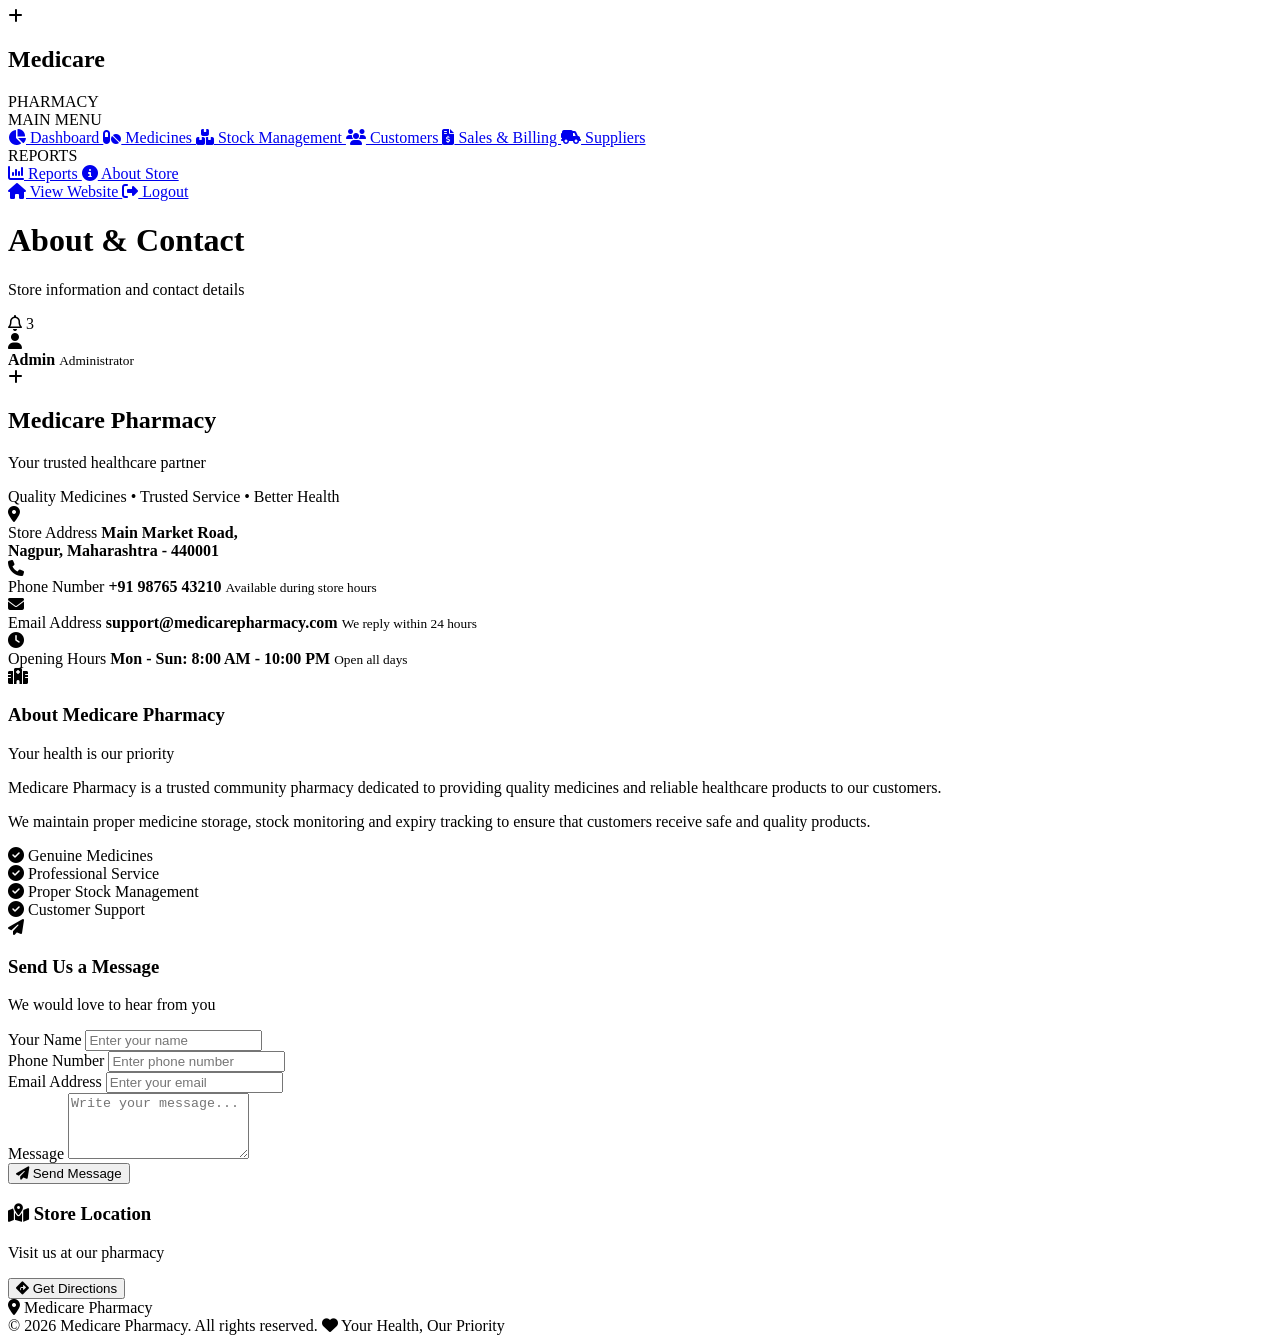
==== about.html @ 10599386 "Add files via upload" ====
<!DOCTYPE html>
<html lang="en">
<head>
    <meta charset="UTF-8">
    <meta name="viewport" content="width=device-width, initial-scale=1.0">

    <title>About & Contact | Medicare Pharmacy</title>

    <link rel="stylesheet" href="css/style.css">

    <link rel="stylesheet"
          href="https://cdnjs.cloudflare.com/ajax/libs/font-awesome/6.5.2/css/all.min.css">
</head>

<body class="dashboard-page">

    <!-- SIDEBAR -->
    <aside class="sidebar">

        <div class="side-logo">

            <div class="logo-icon">
                <i class="fa-solid fa-plus"></i>
            </div>

            <div>
                <h2>Medicare</h2>
                <span>PHARMACY</span>
            </div>

        </div>

        <div class="menu-title">MAIN MENU</div>

        <nav class="sidebar-menu">

            <a href="dashboard.html">
                <i class="fa-solid fa-chart-pie"></i>
                Dashboard
            </a>

            <a href="medicines.html">
                <i class="fa-solid fa-pills"></i>
                Medicines
            </a>

            <a href="stock.html">
                <i class="fa-solid fa-boxes-stacked"></i>
                Stock Management
            </a>

            <a href="customers.html">
                <i class="fa-solid fa-users"></i>
                Customers
            </a>

            <a href="billing.html">
                <i class="fa-solid fa-file-invoice-dollar"></i>
                Sales & Billing
            </a>

            <a href="suppliers.html">
                <i class="fa-solid fa-truck-field"></i>
                Suppliers
            </a>

        </nav>

        <div class="menu-title report-title">REPORTS</div>

        <nav class="sidebar-menu">

            <a href="reports.html">
                <i class="fa-solid fa-chart-column"></i>
                Reports
            </a>

            <a href="about.html" class="side-active">
                <i class="fa-solid fa-circle-info"></i>
                About Store
            </a>

        </nav>

        <div class="sidebar-bottom">

            <a href="index.html">
                <i class="fa-solid fa-house"></i>
                View Website
            </a>

            <a href="login.html" class="logout">
                <i class="fa-solid fa-right-from-bracket"></i>
                Logout
            </a>

        </div>

    </aside>


    <!-- MAIN -->
    <main class="dashboard-main">

        <!-- HEADER -->
        <header class="dashboard-header">

            <div>
                <h1>About & Contact</h1>

                <p>
                    Store information and contact details
                </p>
            </div>

            <div class="admin-profile">

                <div class="notification">
                    <i class="fa-regular fa-bell"></i>
                    <span>3</span>
                </div>

                <div class="profile-avatar">
                    <i class="fa-solid fa-user"></i>
                </div>

                <div class="profile-info">
                    <strong>Admin</strong>
                    <small>Administrator</small>
                </div>

            </div>

        </header>


        <!-- STORE HERO -->
        <section class="store-hero">

            <div class="store-hero-logo">
                <i class="fa-solid fa-plus"></i>
            </div>

            <div>

                <h2>Medicare Pharmacy</h2>

                <p>
                    Your trusted healthcare partner
                </p>

                <span>
                    Quality Medicines • Trusted Service • Better Health
                </span>

            </div>

        </section>


        <!-- INFORMATION CARDS -->
        <section class="contact-info-grid">

            <div class="contact-info-card">

                <div class="contact-icon">
                    <i class="fa-solid fa-location-dot"></i>
                </div>

                <div>

                    <span>Store Address</span>

                    <strong>
                        Main Market Road,<br>
                        Nagpur, Maharashtra - 440001
                    </strong>

                </div>

            </div>


            <div class="contact-info-card">

                <div class="contact-icon green">
                    <i class="fa-solid fa-phone"></i>
                </div>

                <div>

                    <span>Phone Number</span>

                    <strong>
                        +91 98765 43210
                    </strong>

                    <small>
                        Available during store hours
                    </small>

                </div>

            </div>


            <div class="contact-info-card">

                <div class="contact-icon purple">
                    <i class="fa-solid fa-envelope"></i>
                </div>

                <div>

                    <span>Email Address</span>

                    <strong>
                        support@medicarepharmacy.com
                    </strong>

                    <small>
                        We reply within 24 hours
                    </small>

                </div>

            </div>


            <div class="contact-info-card">

                <div class="contact-icon orange">
                    <i class="fa-solid fa-clock"></i>
                </div>

                <div>

                    <span>Opening Hours</span>

                    <strong>
                        Mon - Sun: 8:00 AM - 10:00 PM
                    </strong>

                    <small>
                        Open all days
                    </small>

                </div>

            </div>

        </section>


        <!-- ABOUT + CONTACT -->
        <section class="about-contact-grid">


            <!-- ABOUT -->
            <div class="dashboard-card about-store-card">

                <div class="section-title">

                    <div class="section-title-icon">
                        <i class="fa-solid fa-hospital"></i>
                    </div>

                    <div>

                        <h3>About Medicare Pharmacy</h3>

                        <p>
                            Your health is our priority
                        </p>

                    </div>

                </div>


                <p class="about-description">

                    Medicare Pharmacy is a trusted community pharmacy
                    dedicated to providing quality medicines and reliable
                    healthcare products to our customers.

                </p>


                <p class="about-description">

                    We maintain proper medicine storage, stock monitoring
                    and expiry tracking to ensure that customers receive
                    safe and quality products.

                </p>


                <div class="about-features">

                    <div>

                        <i class="fa-solid fa-circle-check"></i>

                        <span>
                            Genuine Medicines
                        </span>

                    </div>


                    <div>

                        <i class="fa-solid fa-circle-check"></i>

                        <span>
                            Professional Service
                        </span>

                    </div>


                    <div>

                        <i class="fa-solid fa-circle-check"></i>

                        <span>
                            Proper Stock Management
                        </span>

                    </div>


                    <div>

                        <i class="fa-solid fa-circle-check"></i>

                        <span>
                            Customer Support
                        </span>

                    </div>

                </div>

            </div>


            <!-- CONTACT FORM -->
            <div class="dashboard-card contact-form-card">

                <div class="section-title">

                    <div class="section-title-icon">
                        <i class="fa-solid fa-paper-plane"></i>
                    </div>

                    <div>

                        <h3>Send Us a Message</h3>

                        <p>
                            We would love to hear from you
                        </p>

                    </div>

                </div>


                <div class="contact-form">

                    <div class="contact-input-row">

                        <div>

                            <label>Your Name</label>

                            <input
                                type="text"
                                placeholder="Enter your name"
                            >

                        </div>


                        <div>

                            <label>Phone Number</label>

                            <input
                                type="text"
                                placeholder="Enter phone number"
                            >

                        </div>

                    </div>


                    <div>

                        <label>Email Address</label>

                        <input
                            type="email"
                            placeholder="Enter your email"
                        >

                    </div>


                    <div>

                        <label>Message</label>

                        <textarea
                            rows="4"
                            placeholder="Write your message..."
                        ></textarea>

                    </div>


                    <button class="send-message-btn">

                        <i class="fa-solid fa-paper-plane"></i>

                        Send Message

                    </button>

                </div>

            </div>

        </section>


        <!-- LOCATION -->
        <section class="dashboard-card location-card">

            <div class="card-header">

                <div>

                    <h3>
                        <i class="fa-solid fa-map-location-dot"></i>
                        Store Location
                    </h3>

                    <p>
                        Visit us at our pharmacy
                    </p>

                </div>


                <button class="directions-btn">

                    <i class="fa-solid fa-diamond-turn-right"></i>

                    Get Directions

                </button>

            </div>


            <div class="fake-map">

                <div class="map-grid"></div>

                <div class="map-road road-one"></div>

                <div class="map-road road-two"></div>

                <div class="map-road road-three"></div>

                <div class="location-pin">

                    <i class="fa-solid fa-location-dot"></i>

                    <span>Medicare Pharmacy</span>

                </div>

            </div>

        </section>


        <!-- FOOTER -->
        <footer class="about-footer">

            <span>
                © 2026 Medicare Pharmacy. All rights reserved.
            </span>

            <span>
                <i class="fa-solid fa-heart"></i>
                Your Health, Our Priority
            </span>

        </footer>

    </main>

<script src="js/script.js"></script>
</body>
</html>
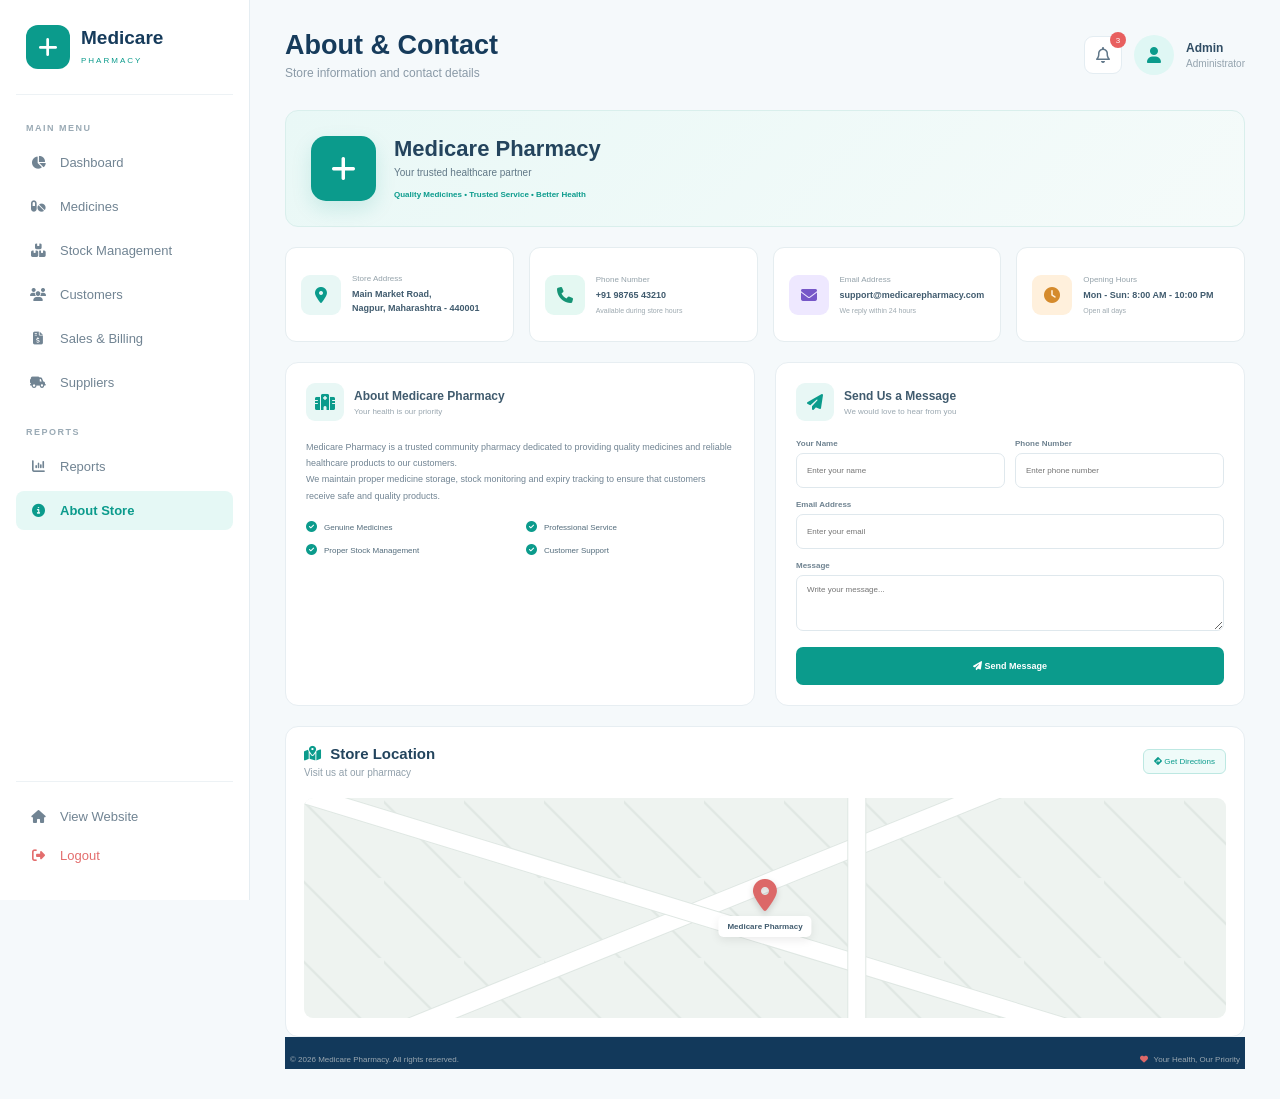
==== commit b0b7a73b: "Update about.html" ====
--- a/about.html
+++ b/about.html
@@ -6,7 +6,7 @@
 
     <title>About & Contact | Medicare Pharmacy</title>
 
-    <link rel="stylesheet" href="css/style.css">
+    <link rel="stylesheet" href="style.css">
 
     <link rel="stylesheet"
           href="https://cdnjs.cloudflare.com/ajax/libs/font-awesome/6.5.2/css/all.min.css">
@@ -506,6 +506,6 @@
 
     </main>
 
-<script src="js/script.js"></script>
+<script src="script.js"></script>
 </body>
-</html>+</html>
--- a/style.css
+++ b/style.css
@@ -0,0 +1,4793 @@
+* {
+    margin: 0;
+    padding: 0;
+    box-sizing: border-box;
+}
+
+body {
+    font-family: Arial, sans-serif;
+    background: #f6fbff;
+    color: #16324f;
+}
+
+a {
+    text-decoration: none;
+}
+
+
+/* ================= NAVBAR ================= */
+
+.navbar {
+    height: 78px;
+    padding: 0 7%;
+    background: white;
+
+    display: flex;
+    align-items: center;
+    justify-content: space-between;
+
+    border-bottom: 1px solid #e5eef5;
+}
+
+.logo {
+    display: flex;
+    align-items: center;
+    gap: 12px;
+}
+
+.logo-icon {
+    width: 44px;
+    height: 44px;
+
+    border-radius: 12px;
+
+    display: flex;
+    align-items: center;
+    justify-content: center;
+
+    background: #0b9b8c;
+    color: white;
+
+    font-size: 22px;
+}
+
+.logo h2 {
+    color: #12395b;
+    font-size: 20px;
+}
+
+.logo span {
+    font-size: 11px;
+    color: #0b9b8c;
+    letter-spacing: 1px;
+}
+
+.navbar nav {
+    display: flex;
+    gap: 32px;
+}
+
+.navbar nav a {
+    color: #52677b;
+    font-size: 15px;
+    transition: 0.3s;
+}
+
+.navbar nav a:hover,
+.navbar nav .active {
+    color: #0b9b8c;
+}
+
+.admin-btn {
+    padding: 11px 18px;
+
+    border-radius: 9px;
+
+    background: #0b9b8c;
+    color: white;
+
+    font-size: 14px;
+
+    transition: 0.3s;
+}
+
+.admin-btn:hover {
+    background: #087d71;
+    transform: translateY(-2px);
+}
+
+
+/* ================= HERO ================= */
+
+.hero {
+    padding: 80px 7%;
+    background: linear-gradient(135deg, #effcfb, #f5faff);
+}
+
+.hero-content {
+    max-width: 1200px;
+    margin: auto;
+
+    display: flex;
+    align-items: center;
+    justify-content: space-between;
+
+    gap: 70px;
+}
+
+.hero-text {
+    max-width: 650px;
+}
+
+.tag {
+    display: inline-block;
+
+    padding: 8px 14px;
+
+    border-radius: 30px;
+
+    background: #dff8f4;
+    color: #078578;
+
+    font-size: 13px;
+    font-weight: bold;
+}
+
+.hero h1 {
+    margin-top: 22px;
+
+    font-size: 54px;
+    line-height: 1.15;
+
+    color: #153b5d;
+}
+
+.hero h1 span {
+    color: #0b9b8c;
+}
+
+.hero-text p {
+    margin-top: 20px;
+
+    max-width: 570px;
+
+    color: #64788c;
+
+    font-size: 17px;
+    line-height: 1.7;
+}
+
+
+/* SEARCH */
+
+.search-box {
+    margin-top: 30px;
+
+    width: 100%;
+    max-width: 550px;
+
+    padding: 7px;
+
+    display: flex;
+    align-items: center;
+
+    background: white;
+
+    border: 1px solid #dce9ef;
+    border-radius: 12px;
+
+    box-shadow: 0 8px 30px rgba(20, 70, 90, 0.08);
+}
+
+.search-box i {
+    margin-left: 15px;
+    color: #91a5b5;
+}
+
+.search-box input {
+    flex: 1;
+
+    padding: 14px;
+
+    border: none;
+    outline: none;
+
+    font-size: 14px;
+}
+
+.search-box button {
+    padding: 13px 22px;
+
+    border: none;
+    border-radius: 8px;
+
+    background: #0b9b8c;
+    color: white;
+
+    cursor: pointer;
+
+    font-weight: bold;
+}
+
+
+/* HERO CARD */
+
+.hero-card {
+    width: 310px;
+
+    padding: 38px 30px;
+
+    text-align: center;
+
+    background: white;
+
+    border-radius: 25px;
+
+    box-shadow: 0 20px 50px rgba(30, 80, 100, 0.12);
+
+    border: 1px solid #e6f0f4;
+}
+
+.medical-icon {
+    width: 90px;
+    height: 90px;
+
+    margin: auto;
+
+    display: flex;
+    align-items: center;
+    justify-content: center;
+
+    border-radius: 50%;
+
+    background: #e1f8f5;
+    color: #0b9b8c;
+
+    font-size: 38px;
+}
+
+.hero-card h3 {
+    margin-top: 22px;
+    font-size: 21px;
+}
+
+.hero-card p {
+    margin-top: 10px;
+
+    color: #72869a;
+
+    line-height: 1.6;
+    font-size: 14px;
+}
+
+.card-info {
+    margin-top: 22px;
+
+    padding: 10px;
+
+    border-radius: 8px;
+
+    background: #f0faf9;
+
+    color: #0b9b8c;
+
+    font-size: 13px;
+    font-weight: bold;
+}
+
+
+/* ================= SECTIONS ================= */
+
+.quick-section,
+.services {
+    padding: 75px 7%;
+}
+
+.section-heading {
+    text-align: center;
+    margin-bottom: 40px;
+}
+
+.section-heading span {
+    color: #0b9b8c;
+    font-size: 12px;
+    font-weight: bold;
+    letter-spacing: 2px;
+}
+
+.section-heading h2 {
+    margin-top: 8px;
+
+    font-size: 30px;
+    color: #163b5b;
+}
+
+
+/* ================= QUICK CARDS ================= */
+
+.quick-grid {
+    max-width: 1200px;
+    margin: auto;
+
+    display: grid;
+    grid-template-columns: repeat(4, 1fr);
+
+    gap: 18px;
+}
+
+.quick-card {
+    padding: 22px;
+
+    display: flex;
+    align-items: center;
+    gap: 15px;
+
+    background: white;
+
+    border: 1px solid #e4eef3;
+    border-radius: 14px;
+
+    transition: 0.3s;
+}
+
+.quick-card:hover {
+    transform: translateY(-5px);
+    border-color: #0b9b8c;
+    box-shadow: 0 12px 30px rgba(20, 80, 90, 0.1);
+}
+
+.quick-icon {
+    min-width: 48px;
+    height: 48px;
+
+    display: flex;
+    align-items: center;
+    justify-content: center;
+
+    border-radius: 12px;
+
+    background: #e4f8f5;
+    color: #0b9b8c;
+}
+
+.quick-card h3 {
+    font-size: 15px;
+    color: #193c59;
+}
+
+.quick-card p {
+    margin-top: 5px;
+
+    font-size: 11px;
+    color: #8394a3;
+}
+
+.arrow {
+    margin-left: auto;
+    color: #9aabb7;
+}
+
+
+/* ================= SERVICES ================= */
+
+.services {
+    background: white;
+}
+
+.service-grid {
+    max-width: 1200px;
+    margin: auto;
+
+    display: grid;
+    grid-template-columns: repeat(4, 1fr);
+
+    gap: 20px;
+}
+
+.service-card {
+    padding: 30px 22px;
+
+    text-align: center;
+
+    border: 1px solid #e5eef3;
+    border-radius: 15px;
+
+    transition: 0.3s;
+}
+
+.service-card:hover {
+    transform: translateY(-5px);
+    box-shadow: 0 12px 30px rgba(30, 80, 100, 0.1);
+}
+
+.service-card > i {
+    font-size: 30px;
+    color: #0b9b8c;
+}
+
+.service-card h3 {
+    margin-top: 18px;
+    font-size: 17px;
+}
+
+.service-card p {
+    margin-top: 9px;
+
+    color: #7b8c9b;
+
+    font-size: 13px;
+    line-height: 1.5;
+}
+
+
+/* ================= FOOTER ================= */
+
+footer {
+    padding: 25px 7%;
+    background: #12395b;
+    color: white;
+}
+
+.footer-content {
+    max-width: 1200px;
+    margin: auto;
+
+    display: flex;
+    align-items: center;
+    justify-content: space-between;
+}
+
+.footer-logo {
+    display: flex;
+    align-items: center;
+    gap: 12px;
+}
+
+.footer-logo h3 {
+    font-size: 15px;
+}
+
+.footer-logo p {
+    margin-top: 3px;
+    font-size: 11px;
+    color: #a9bfce;
+}
+
+.footer-content > p {
+    font-size: 11px;
+    color: #a9bfce;
+}
+
+
+/* ================= RESPONSIVE ================= */
+
+@media (max-width: 900px) {
+
+    .navbar {
+        padding: 0 4%;
+    }
+
+    .navbar nav {
+        display: none;
+    }
+
+    .hero-content {
+        flex-direction: column;
+        text-align: center;
+    }
+
+    .hero h1 {
+        font-size: 42px;
+    }
+
+    .search-box {
+        margin-left: auto;
+        margin-right: auto;
+    }
+
+    .quick-grid,
+    .service-grid {
+        grid-template-columns: repeat(2, 1fr);
+    }
+
+    .footer-content {
+        flex-direction: column;
+        gap: 15px;
+        text-align: center;
+    }
+}
+
+
+@media (max-width: 550px) {
+
+    .navbar {
+        height: 70px;
+    }
+
+    .admin-btn {
+        padding: 9px 11px;
+        font-size: 12px;
+    }
+
+    .hero {
+        padding: 55px 5%;
+    }
+
+    .hero h1 {
+        font-size: 35px;
+    }
+
+    .hero-text p {
+        font-size: 14px;
+    }
+
+    .search-box button {
+        padding: 12px 14px;
+    }
+
+    .hero-card {
+        width: 100%;
+    }
+
+    .quick-section,
+    .services {
+        padding: 55px 5%;
+    }
+
+    .quick-grid,
+    .service-grid {
+        grid-template-columns: 1fr;
+    }
+}
+/* ================= LOGIN PAGE ================= */
+
+.login-page {
+    min-height: 100vh;
+    background: #eef8f8;
+}
+
+.login-container {
+    min-height: 100vh;
+
+    display: grid;
+    grid-template-columns: 1.1fr 0.9fr;
+}
+
+
+/* LEFT */
+
+.login-info {
+    padding: 55px 10%;
+
+    display: flex;
+    flex-direction: column;
+    justify-content: center;
+
+    background: linear-gradient(
+        145deg,
+        #0b9b8c,
+        #08766d
+    );
+
+    color: white;
+
+    position: relative;
+}
+
+.back-home {
+    position: absolute;
+    top: 30px;
+    left: 10%;
+
+    color: rgba(255,255,255,0.85);
+
+    font-size: 13px;
+
+    transition: 0.3s;
+}
+
+.back-home:hover {
+    color: white;
+    transform: translateX(-3px);
+}
+
+
+.login-brand {
+    margin-bottom: 55px;
+}
+
+.login-logo {
+    width: 55px;
+    height: 55px;
+
+    display: flex;
+    align-items: center;
+    justify-content: center;
+
+    border-radius: 15px;
+
+    background: white;
+    color: #0b9b8c;
+
+    font-size: 27px;
+
+    margin-bottom: 12px;
+}
+
+.login-brand h1 {
+    font-size: 28px;
+}
+
+.login-brand span {
+    font-size: 10px;
+    letter-spacing: 3px;
+    opacity: 0.8;
+}
+
+
+.login-info h2 {
+    font-size: 45px;
+    line-height: 1.15;
+}
+
+.login-info h2 span {
+    color: #c9fff8;
+}
+
+.login-info > p {
+    max-width: 500px;
+
+    margin-top: 20px;
+
+    line-height: 1.7;
+
+    color: rgba(255,255,255,0.8);
+}
+
+
+.login-features {
+    margin-top: 40px;
+
+    display: flex;
+    flex-direction: column;
+    gap: 18px;
+}
+
+.login-features div {
+    display: flex;
+    align-items: center;
+    gap: 13px;
+
+    font-size: 14px;
+}
+
+.login-features i {
+    width: 38px;
+    height: 38px;
+
+    display: flex;
+    align-items: center;
+    justify-content: center;
+
+    border-radius: 9px;
+
+    background: rgba(255,255,255,0.14);
+}
+
+
+/* LOGIN BOX */
+
+.login-box {
+    width: 440px;
+
+    padding: 45px;
+
+    margin: auto;
+
+    background: white;
+
+    border-radius: 20px;
+
+    box-shadow: 0 20px 60px rgba(20,80,90,0.12);
+}
+
+
+.login-heading {
+    text-align: center;
+    margin-bottom: 35px;
+}
+
+.login-heading h2 {
+    color: #163b5b;
+    font-size: 27px;
+}
+
+.login-heading p {
+    margin-top: 8px;
+
+    color: #8293a1;
+
+    font-size: 13px;
+}
+
+
+.mobile-login-icon {
+    width: 60px;
+    height: 60px;
+
+    margin: 0 auto 15px;
+
+    display: flex;
+    align-items: center;
+    justify-content: center;
+
+    border-radius: 50%;
+
+    background: #e3f8f5;
+    color: #0b9b8c;
+
+    font-size: 24px;
+}
+
+
+/* INPUT */
+
+.login-box form > label {
+    display: block;
+
+    margin-bottom: 8px;
+    margin-top: 18px;
+
+    color: #334f66;
+
+    font-size: 13px;
+    font-weight: bold;
+}
+
+.input-group {
+    height: 50px;
+
+    display: flex;
+    align-items: center;
+
+    border: 1px solid #dce7ed;
+    border-radius: 9px;
+
+    transition: 0.3s;
+}
+
+.input-group:focus-within {
+    border-color: #0b9b8c;
+    box-shadow: 0 0 0 3px rgba(11,155,140,0.08);
+}
+
+.input-group i {
+    margin-left: 15px;
+    color: #91a4b2;
+}
+
+.input-group input {
+    width: 100%;
+
+    padding: 0 13px;
+
+    border: none;
+    outline: none;
+
+    font-size: 13px;
+
+    color: #263f55;
+}
+
+
+/* OPTIONS */
+
+.login-options {
+    margin-top: 18px;
+
+    display: flex;
+    justify-content: space-between;
+    align-items: center;
+
+    font-size: 12px;
+}
+
+.remember {
+    color: #657b8d;
+}
+
+.remember input {
+    accent-color: #0b9b8c;
+}
+
+.login-options a {
+    color: #0b9b8c;
+}
+
+
+/* BUTTON */
+
+.login-submit {
+    width: 100%;
+
+    margin-top: 25px;
+
+    padding: 14px;
+
+    border: none;
+    border-radius: 9px;
+
+    background: #0b9b8c;
+    color: white;
+
+    font-size: 14px;
+    font-weight: bold;
+
+    cursor: pointer;
+
+    transition: 0.3s;
+}
+
+.login-submit i {
+    margin-left: 8px;
+}
+
+.login-submit:hover {
+    background: #087d71;
+    transform: translateY(-2px);
+}
+
+
+/* SECURE */
+
+.secure-login {
+    margin-top: 25px;
+
+    padding-top: 20px;
+
+    border-top: 1px solid #edf1f4;
+
+    text-align: center;
+
+    color: #8b9aa6;
+
+    font-size: 11px;
+}
+
+.secure-login i {
+    margin-right: 5px;
+    color: #0b9b8c;
+}
+
+
+/* ================= LOGIN RESPONSIVE ================= */
+
+@media (max-width: 900px) {
+
+    .login-container {
+        grid-template-columns: 1fr;
+    }
+
+    .login-info {
+        display: none;
+    }
+
+    .login-box {
+        width: 90%;
+        max-width: 440px;
+    }
+}
+
+@media (max-width: 500px) {
+
+    .login-box {
+        padding: 30px 22px;
+    }
+
+    .login-heading h2 {
+        font-size: 24px;
+    }
+}
+/* ================= DASHBOARD ================= */
+
+.dashboard-page {
+    background: #f5f9fb;
+}
+
+
+/* SIDEBAR */
+
+.sidebar {
+    width: 250px;
+    height: 100vh;
+
+    position: fixed;
+    left: 0;
+    top: 0;
+
+    background: #ffffff;
+
+    border-right: 1px solid #e5edf2;
+
+    display: flex;
+    flex-direction: column;
+
+    padding: 25px 16px;
+}
+
+.side-logo {
+    display: flex;
+    align-items: center;
+    gap: 11px;
+
+    padding: 0 10px 25px;
+
+    border-bottom: 1px solid #edf2f5;
+}
+
+.side-logo h2 {
+    font-size: 19px;
+    color: #163b5b;
+}
+
+.side-logo span {
+    font-size: 8px;
+    letter-spacing: 2px;
+    color: #0b9b8c;
+}
+
+
+.menu-title {
+    margin: 28px 10px 10px;
+
+    font-size: 9px;
+    font-weight: bold;
+
+    color: #9aaab5;
+
+    letter-spacing: 1.5px;
+}
+
+.report-title {
+    margin-top: 25px;
+}
+
+
+.sidebar-menu {
+    display: flex;
+    flex-direction: column;
+    gap: 5px;
+}
+
+.sidebar-menu a,
+.sidebar-bottom a {
+    padding: 12px 13px;
+
+    display: flex;
+    align-items: center;
+
+    gap: 13px;
+
+    border-radius: 8px;
+
+    color: #718493;
+
+    font-size: 13px;
+
+    transition: 0.25s;
+}
+
+.sidebar-menu a i,
+.sidebar-bottom a i {
+    width: 18px;
+    text-align: center;
+}
+
+.sidebar-menu a:hover,
+.sidebar-bottom a:hover {
+    background: #eef9f7;
+    color: #0b9b8c;
+}
+
+.sidebar-menu .side-active {
+    background: #e5f8f5;
+    color: #0b9b8c;
+    font-weight: bold;
+}
+
+
+.sidebar-bottom {
+    margin-top: auto;
+
+    border-top: 1px solid #edf2f5;
+
+    padding-top: 15px;
+}
+
+.sidebar-bottom .logout {
+    color: #e36d6d;
+}
+
+
+/* MAIN */
+
+.dashboard-main {
+    margin-left: 250px;
+
+    min-height: 100vh;
+
+    padding: 30px 35px;
+}
+
+
+/* HEADER */
+
+.dashboard-header {
+    display: flex;
+    justify-content: space-between;
+    align-items: center;
+
+    margin-bottom: 30px;
+}
+
+.dashboard-header h1 {
+    color: #163b5b;
+    font-size: 27px;
+}
+
+.dashboard-header p {
+    margin-top: 5px;
+    color: #8a9aa7;
+    font-size: 12px;
+}
+
+
+.admin-profile {
+    display: flex;
+    align-items: center;
+    gap: 12px;
+}
+
+.notification {
+    width: 38px;
+    height: 38px;
+
+    display: flex;
+    align-items: center;
+    justify-content: center;
+
+    position: relative;
+
+    background: white;
+    border: 1px solid #e4edf2;
+
+    border-radius: 9px;
+
+    color: #607789;
+}
+
+.notification span {
+    position: absolute;
+
+    top: -5px;
+    right: -5px;
+
+    width: 16px;
+    height: 16px;
+
+    display: flex;
+    align-items: center;
+    justify-content: center;
+
+    background: #e85f5f;
+    color: white;
+
+    border-radius: 50%;
+
+    font-size: 8px;
+}
+
+.profile-avatar {
+    width: 40px;
+    height: 40px;
+
+    display: flex;
+    align-items: center;
+    justify-content: center;
+
+    background: #dff7f4;
+    color: #0b9b8c;
+
+    border-radius: 50%;
+}
+
+.profile-info {
+    display: flex;
+    flex-direction: column;
+}
+
+.profile-info strong {
+    color: #304d64;
+    font-size: 12px;
+}
+
+.profile-info small {
+    color: #94a3ae;
+    margin-top: 3px;
+    font-size: 10px;
+}
+
+
+/* STAT CARDS */
+
+.stats-grid {
+    display: grid;
+    grid-template-columns: repeat(4, 1fr);
+
+    gap: 18px;
+}
+
+.stat-card {
+    padding: 20px;
+
+    display: flex;
+    align-items: center;
+
+    gap: 15px;
+
+    background: white;
+
+    border: 1px solid #e7eef2;
+    border-radius: 13px;
+}
+
+.stat-icon {
+    min-width: 50px;
+    height: 50px;
+
+    display: flex;
+    align-items: center;
+    justify-content: center;
+
+    border-radius: 12px;
+
+    font-size: 21px;
+}
+
+.stat-icon.medicine {
+    background: #e4f5ff;
+    color: #348fc1;
+}
+
+.stat-icon.stock {
+    background: #fff3df;
+    color: #dc9a32;
+}
+
+.stat-icon.sales {
+    background: #e2f8f3;
+    color: #0b9b8c;
+}
+
+.stat-icon.customers {
+    background: #eee8ff;
+    color: #7657c8;
+}
+
+.stat-card p {
+    color: #8596a2;
+    font-size: 11px;
+}
+
+.stat-card h2 {
+    margin-top: 5px;
+
+    color: #193d59;
+
+    font-size: 22px;
+}
+
+.positive {
+    display: block;
+
+    margin-top: 5px;
+
+    color: #20a080;
+
+    font-size: 9px;
+}
+
+
+/* DASHBOARD GRID */
+
+.dashboard-grid {
+    margin-top: 20px;
+
+    display: grid;
+
+    grid-template-columns: 1.5fr 1fr;
+
+    gap: 20px;
+}
+
+.dashboard-card {
+    padding: 22px;
+
+    background: white;
+
+    border: 1px solid #e7eef2;
+    border-radius: 13px;
+}
+
+.card-header {
+    display: flex;
+    justify-content: space-between;
+    align-items: center;
+
+    margin-bottom: 20px;
+}
+
+.card-header h3 {
+    color: #23445d;
+    font-size: 15px;
+}
+
+.card-header p {
+    margin-top: 5px;
+    color: #91a0ab;
+    font-size: 10px;
+}
+
+.card-header a {
+    color: #0b9b8c;
+    font-size: 10px;
+    font-weight: bold;
+}
+
+.card-header select {
+    padding: 7px 10px;
+
+    border: 1px solid #e0e9ee;
+    border-radius: 6px;
+
+    outline: none;
+
+    color: #607789;
+    font-size: 10px;
+}
+
+
+/* CHART */
+
+.chart {
+    height: 245px;
+
+    display: flex;
+    gap: 15px;
+}
+
+.chart-values {
+    width: 35px;
+
+    display: flex;
+    flex-direction: column;
+    justify-content: space-between;
+
+    padding-bottom: 28px;
+
+    color: #9aa8b2;
+
+    font-size: 9px;
+}
+
+.bars {
+    flex: 1;
+
+    display: flex;
+    align-items: end;
+    justify-content: space-around;
+
+    border-bottom: 1px solid #e7eef2;
+
+    background: repeating-linear-gradient(
+        to bottom,
+        transparent 0,
+        transparent 48px,
+        #f0f3f5 49px
+    );
+}
+
+.bar-container {
+    height: 100%;
+
+    display: flex;
+    flex-direction: column;
+    justify-content: flex-end;
+    align-items: center;
+
+    gap: 8px;
+}
+
+.bar {
+    width: 25px;
+
+    min-height: 10px;
+
+    border-radius: 5px 5px 0 0;
+
+    background: #0b9b8c;
+
+    transition: 0.3s;
+}
+
+.bar:hover {
+    opacity: 0.75;
+}
+
+.bar-container span {
+    font-size: 9px;
+    color: #899aa7;
+}
+
+
+/* LOW STOCK */
+
+.alert-list {
+    display: flex;
+    flex-direction: column;
+    gap: 12px;
+}
+
+.alert-item {
+    padding: 10px;
+
+    display: flex;
+    align-items: center;
+
+    gap: 10px;
+
+    border-radius: 8px;
+
+    background: #f9fbfc;
+}
+
+.alert-icon {
+    width: 35px;
+    height: 35px;
+
+    display: flex;
+    align-items: center;
+    justify-content: center;
+
+    border-radius: 8px;
+
+    background: #fff1e8;
+    color: #e78b4e;
+
+    font-size: 13px;
+}
+
+.alert-item div:nth-child(2) {
+    flex: 1;
+}
+
+.alert-item strong {
+    display: block;
+
+    color: #425b6e;
+
+    font-size: 11px;
+}
+
+.alert-item small {
+    display: block;
+
+    margin-top: 4px;
+
+    color: #9ba8b2;
+
+    font-size: 9px;
+}
+
+.low {
+    padding: 5px 8px;
+
+    border-radius: 5px;
+
+    background: #fff0f0;
+    color: #df6868;
+
+    font-size: 8px;
+    font-weight: bold;
+}
+
+
+/* RECENT SALES */
+
+.recent-sales {
+    grid-column: 1;
+}
+
+.table-wrapper {
+    overflow-x: auto;
+}
+
+table {
+    width: 100%;
+
+    border-collapse: collapse;
+}
+
+th {
+    padding: 12px 8px;
+
+    text-align: left;
+
+    color: #91a0ab;
+
+    font-size: 9px;
+
+    border-bottom: 1px solid #edf1f4;
+}
+
+td {
+    padding: 13px 8px;
+
+    color: #526b7e;
+
+    font-size: 10px;
+
+    border-bottom: 1px solid #f0f3f5;
+}
+
+.paid,
+.pending {
+    padding: 5px 8px;
+
+    border-radius: 5px;
+
+    font-size: 8px;
+    font-weight: bold;
+}
+
+.paid {
+    background: #e4f8f2;
+    color: #159475;
+}
+
+.pending {
+    background: #fff4df;
+    color: #d0922d;
+}
+
+
+/* EXPIRY */
+
+.expiry-main-icon {
+    color: #e99b3e;
+    font-size: 18px;
+}
+
+.expiry-item {
+    padding: 13px 0;
+
+    display: flex;
+    justify-content: space-between;
+
+    border-bottom: 1px solid #edf2f4;
+}
+
+.expiry-item:last-child {
+    border-bottom: none;
+}
+
+.expiry-item strong {
+    display: block;
+
+    color: #4b6476;
+
+    font-size: 11px;
+}
+
+.expiry-item small {
+    display: block;
+
+    margin-top: 4px;
+
+    color: #96a4ae;
+
+    font-size: 9px;
+}
+
+.expiry-item > span {
+    align-self: center;
+
+    padding: 5px 8px;
+
+    border-radius: 5px;
+
+    background: #fff5e5;
+    color: #d18e2c;
+
+    font-size: 8px;
+}
+
+
+/* ================= DASHBOARD RESPONSIVE ================= */
+
+@media (max-width: 1100px) {
+
+    .stats-grid {
+        grid-template-columns: repeat(2, 1fr);
+    }
+
+    .dashboard-grid {
+        grid-template-columns: 1fr;
+    }
+
+    .recent-sales {
+        grid-column: auto;
+    }
+}
+
+
+@media (max-width: 800px) {
+
+    .sidebar {
+        width: 70px;
+        padding: 20px 10px;
+    }
+
+    .side-logo div:not(.logo-icon),
+    .menu-title,
+    .sidebar-menu a span,
+    .sidebar-menu a:not(.side-active) {
+        font-size: 0;
+    }
+
+    .side-logo {
+        justify-content: center;
+        padding: 0 0 20px;
+    }
+
+    .sidebar-menu a,
+    .sidebar-bottom a {
+        justify-content: center;
+        padding: 13px 5px;
+    }
+
+    .sidebar-menu a i,
+    .sidebar-bottom a i {
+        font-size: 15px;
+    }
+
+    .dashboard-main {
+        margin-left: 70px;
+        padding: 25px 20px;
+    }
+}
+
+
+@media (max-width: 600px) {
+
+    .stats-grid {
+        grid-template-columns: 1fr;
+    }
+
+    .dashboard-header {
+        align-items: flex-start;
+    }
+
+    .profile-info {
+        display: none;
+    }
+
+    .dashboard-header h1 {
+        font-size: 23px;
+    }
+
+    .dashboard-main {
+        padding: 20px 12px;
+    }
+
+    .stat-card {
+        padding: 17px;
+    }
+}
+/* ================= MEDICINE MANAGEMENT ================= */
+
+.medicine-toolbar {
+    display: flex;
+    justify-content: space-between;
+    align-items: center;
+
+    gap: 15px;
+
+    margin-bottom: 20px;
+}
+
+.medicine-search {
+    width: 450px;
+    height: 45px;
+
+    display: flex;
+    align-items: center;
+
+    background: white;
+
+    border: 1px solid #e3ebef;
+    border-radius: 9px;
+}
+
+.medicine-search i {
+    margin-left: 14px;
+    color: #9aaab5;
+}
+
+.medicine-search input {
+    width: 100%;
+
+    padding: 0 12px;
+
+    border: none;
+    outline: none;
+
+    font-size: 12px;
+}
+
+.add-medicine-btn {
+    height: 45px;
+
+    padding: 0 18px;
+
+    border: none;
+    border-radius: 9px;
+
+    background: #0b9b8c;
+    color: white;
+
+    font-size: 12px;
+    font-weight: bold;
+
+    cursor: pointer;
+
+    transition: 0.3s;
+}
+
+.add-medicine-btn:hover {
+    background: #087d71;
+    transform: translateY(-2px);
+}
+
+
+/* SUMMARY */
+
+.medicine-summary {
+    display: grid;
+
+    grid-template-columns: repeat(4, 1fr);
+
+    gap: 15px;
+
+    margin-bottom: 20px;
+}
+
+.mini-stat {
+    padding: 17px;
+
+    display: flex;
+    align-items: center;
+
+    gap: 12px;
+
+    background: white;
+
+    border: 1px solid #e7eef2;
+    border-radius: 11px;
+}
+
+.mini-icon {
+    width: 42px;
+    height: 42px;
+
+    display: flex;
+    align-items: center;
+    justify-content: center;
+
+    border-radius: 10px;
+
+    background: #e7f5ff;
+    color: #348fc1;
+}
+
+.mini-icon.green {
+    background: #e4f8f2;
+    color: #159475;
+}
+
+.mini-icon.orange {
+    background: #fff3df;
+    color: #d18f2d;
+}
+
+.mini-icon.red {
+    background: #fff0f0;
+    color: #df6868;
+}
+
+.mini-stat span {
+    display: block;
+
+    color: #8b9ba6;
+
+    font-size: 10px;
+}
+
+.mini-stat strong {
+    display: block;
+
+    margin-top: 4px;
+
+    color: #24445d;
+
+    font-size: 19px;
+}
+
+
+/* TABLE */
+
+.medicine-table-card {
+    overflow: hidden;
+}
+
+.filter-select {
+    padding: 8px 12px;
+
+    border: 1px solid #e0e9ee;
+    border-radius: 7px;
+
+    outline: none;
+
+    color: #637989;
+
+    font-size: 10px;
+}
+
+.medicine-table {
+    min-width: 850px;
+}
+
+.medicine-table td {
+    vertical-align: middle;
+}
+
+.medicine-name {
+    display: flex;
+    align-items: center;
+
+    gap: 10px;
+}
+
+.medicine-img {
+    width: 36px;
+    height: 36px;
+
+    display: flex;
+    align-items: center;
+    justify-content: center;
+
+    border-radius: 8px;
+
+    background: #e7f8f5;
+    color: #0b9b8c;
+}
+
+.medicine-name strong {
+    display: block;
+
+    color: #405b6e;
+
+    font-size: 10px;
+}
+
+.medicine-name small {
+    display: block;
+
+    margin-top: 4px;
+
+    color: #99a7b0;
+
+    font-size: 8px;
+}
+
+
+/* STATUS */
+
+.status {
+    padding: 5px 8px;
+
+    display: inline-block;
+
+    border-radius: 5px;
+
+    font-size: 8px;
+    font-weight: bold;
+}
+
+.available {
+    background: #e4f8f2;
+    color: #159475;
+}
+
+.low-stock {
+    background: #fff2df;
+    color: #d18e2c;
+}
+
+.expiry-soon {
+    background: #fff0f0;
+    color: #dc6868;
+}
+
+
+/* ACTIONS */
+
+.table-actions {
+    display: flex;
+    gap: 6px;
+}
+
+.table-actions button {
+    width: 29px;
+    height: 29px;
+
+    border: none;
+
+    border-radius: 6px;
+
+    cursor: pointer;
+
+    transition: 0.2s;
+}
+
+.edit-btn {
+    background: #e8f5ff;
+    color: #348fc1;
+}
+
+.delete-btn {
+    background: #fff0f0;
+    color: #df6868;
+}
+
+.table-actions button:hover {
+    transform: scale(1.08);
+}
+
+
+/* PAGINATION */
+
+.pagination {
+    margin-top: 20px;
+
+    padding-top: 18px;
+
+    border-top: 1px solid #edf1f4;
+
+    display: flex;
+    justify-content: space-between;
+    align-items: center;
+
+    color: #94a1ab;
+
+    font-size: 9px;
+}
+
+.pagination > div {
+    display: flex;
+    gap: 5px;
+}
+
+.pagination button {
+    min-width: 27px;
+    height: 27px;
+
+    border: 1px solid #e1e9ed;
+
+    background: white;
+
+    border-radius: 5px;
+
+    color: #718493;
+
+    cursor: pointer;
+
+    font-size: 9px;
+}
+
+.pagination .page-active {
+    background: #0b9b8c;
+    color: white;
+    border-color: #0b9b8c;
+}
+
+
+/* RESPONSIVE */
+
+@media (max-width: 1000px) {
+
+    .medicine-summary {
+        grid-template-columns: repeat(2, 1fr);
+    }
+}
+
+@media (max-width: 650px) {
+
+    .medicine-toolbar {
+        flex-direction: column;
+        align-items: stretch;
+    }
+
+    .medicine-search {
+        width: 100%;
+    }
+
+    .medicine-summary {
+        grid-template-columns: 1fr;
+    }
+
+    .pagination {
+        flex-direction: column;
+        gap: 15px;
+        align-items: flex-start;
+    }
+}
+/* ================= STOCK MANAGEMENT ================= */
+
+.stock-summary {
+    display: grid;
+
+    grid-template-columns: repeat(4, 1fr);
+
+    gap: 15px;
+
+    margin-bottom: 20px;
+}
+
+.stock-stat {
+    padding: 18px;
+
+    display: flex;
+    align-items: center;
+
+    gap: 13px;
+
+    background: white;
+
+    border: 1px solid #e7eef2;
+    border-radius: 11px;
+}
+
+.stock-stat-icon {
+    width: 46px;
+    height: 46px;
+
+    display: flex;
+    align-items: center;
+    justify-content: center;
+
+    border-radius: 11px;
+
+    font-size: 19px;
+}
+
+.stock-stat-icon.blue {
+    background: #e7f5ff;
+    color: #348fc1;
+}
+
+.stock-stat-icon.green {
+    background: #e4f8f2;
+    color: #159475;
+}
+
+.stock-stat-icon.orange {
+    background: #fff3df;
+    color: #d18e2c;
+}
+
+.stock-stat-icon.red {
+    background: #fff0f0;
+    color: #df6868;
+}
+
+.stock-stat span {
+    display: block;
+
+    color: #8797a3;
+
+    font-size: 10px;
+}
+
+.stock-stat strong {
+    display: block;
+
+    margin-top: 4px;
+
+    color: #23445d;
+
+    font-size: 20px;
+}
+
+.stock-stat small {
+    display: block;
+
+    margin-top: 3px;
+
+    color: #a0adb6;
+
+    font-size: 8px;
+}
+
+
+/* ALERT GRID */
+
+.stock-alert-grid {
+    display: grid;
+
+    grid-template-columns: 1.4fr 1fr;
+
+    gap: 20px;
+
+    margin-bottom: 20px;
+}
+
+.warning-title {
+    color: #dc942f;
+    margin-right: 5px;
+}
+
+.alert-count {
+    padding: 6px 9px;
+
+    border-radius: 6px;
+
+    background: #fff3df;
+    color: #d18e2c;
+
+    font-size: 8px;
+    font-weight: bold;
+}
+
+.stock-alert-item {
+    padding: 11px;
+
+    display: flex;
+    align-items: center;
+
+    gap: 11px;
+
+    border-radius: 8px;
+
+    background: #fafcfd;
+
+    margin-bottom: 9px;
+}
+
+.stock-product-icon {
+    width: 37px;
+    height: 37px;
+
+    display: flex;
+    align-items: center;
+    justify-content: center;
+
+    border-radius: 8px;
+
+    background: #fff2e5;
+    color: #e29148;
+
+    font-size: 13px;
+}
+
+.stock-product-info {
+    flex: 1;
+}
+
+.stock-product-info strong {
+    display: block;
+
+    color: #435c6e;
+
+    font-size: 10px;
+}
+
+.stock-product-info small {
+    display: block;
+
+    margin-top: 4px;
+
+    color: #9ba8b2;
+
+    font-size: 8px;
+}
+
+.stock-number {
+    text-align: center;
+}
+
+.stock-number strong {
+    display: block;
+
+    color: #dc6868;
+
+    font-size: 14px;
+}
+
+.stock-number small {
+    display: block;
+
+    color: #a0adb6;
+
+    font-size: 7px;
+}
+
+.restock-btn {
+    padding: 7px 10px;
+
+    border: 1px solid #bde8e2;
+
+    border-radius: 6px;
+
+    background: #effbf9;
+
+    color: #0b9b8c;
+
+    font-size: 8px;
+    font-weight: bold;
+
+    cursor: pointer;
+}
+
+.restock-btn:hover {
+    background: #0b9b8c;
+    color: white;
+}
+
+
+/* EXPIRED */
+
+.expired-title {
+    color: #df6868;
+    margin-right: 5px;
+}
+
+.expired-count {
+    padding: 6px 9px;
+
+    border-radius: 6px;
+
+    background: #fff0f0;
+    color: #dc6868;
+
+    font-size: 8px;
+    font-weight: bold;
+}
+
+.expired-item {
+    padding: 13px 0;
+
+    display: flex;
+    justify-content: space-between;
+
+    border-bottom: 1px solid #edf2f4;
+}
+
+.expired-item strong {
+    display: block;
+
+    color: #4b6476;
+
+    font-size: 10px;
+}
+
+.expired-item small {
+    display: block;
+
+    margin-top: 4px;
+
+    color: #9aa7b0;
+
+    font-size: 8px;
+}
+
+.expired-item > span {
+    align-self: center;
+
+    padding: 5px 8px;
+
+    border-radius: 5px;
+
+    background: #fff0f0;
+
+    color: #dc6868;
+
+    font-size: 8px;
+}
+
+.view-expired-btn {
+    width: 100%;
+
+    margin-top: 15px;
+
+    padding: 9px;
+
+    border: 1px solid #f0cccc;
+
+    border-radius: 7px;
+
+    background: white;
+
+    color: #dc6868;
+
+    font-size: 9px;
+
+    cursor: pointer;
+}
+
+.view-expired-btn:hover {
+    background: #fff4f4;
+}
+
+
+/* INVENTORY */
+
+.inventory-card {
+    overflow: hidden;
+}
+
+.inventory-tools {
+    display: flex;
+    gap: 8px;
+}
+
+.stock-search {
+    width: 180px;
+    height: 32px;
+
+    display: flex;
+    align-items: center;
+
+    border: 1px solid #e0e9ee;
+
+    border-radius: 6px;
+}
+
+.stock-search i {
+    margin-left: 10px;
+
+    color: #9aa9b3;
+
+    font-size: 10px;
+}
+
+.stock-search input {
+    width: 100%;
+
+    padding: 0 8px;
+
+    border: none;
+    outline: none;
+
+    font-size: 9px;
+}
+
+.inventory-tools select {
+    padding: 0 8px;
+
+    border: 1px solid #e0e9ee;
+
+    border-radius: 6px;
+
+    outline: none;
+
+    color: #6e8290;
+
+    font-size: 9px;
+}
+
+.inventory-table {
+    min-width: 850px;
+}
+
+.inventory-table td {
+    vertical-align: middle;
+}
+
+.update-stock-btn {
+    width: 29px;
+    height: 29px;
+
+    border: none;
+
+    border-radius: 6px;
+
+    background: #e8f7f5;
+
+    color: #0b9b8c;
+
+    cursor: pointer;
+
+    transition: 0.2s;
+}
+
+.update-stock-btn:hover {
+    background: #0b9b8c;
+    color: white;
+    transform: rotate(180deg);
+}
+
+
+/* RESPONSIVE */
+
+@media (max-width: 1050px) {
+
+    .stock-summary {
+        grid-template-columns: repeat(2, 1fr);
+    }
+
+    .stock-alert-grid {
+        grid-template-columns: 1fr;
+    }
+}
+
+@media (max-width: 650px) {
+
+    .stock-summary {
+        grid-template-columns: 1fr;
+    }
+
+    .inventory-tools {
+        flex-direction: column;
+    }
+
+    .stock-search {
+        width: 100%;
+    }
+
+    .stock-alert-item {
+        flex-wrap: wrap;
+    }
+}
+/* ================= CUSTOMER MANAGEMENT ================= */
+
+.customer-toolbar {
+    display: flex;
+
+    justify-content: space-between;
+
+    align-items: center;
+
+    gap: 15px;
+
+    margin-bottom: 20px;
+}
+
+.customer-search {
+    width: 450px;
+    height: 45px;
+
+    display: flex;
+
+    align-items: center;
+
+    background: white;
+
+    border: 1px solid #e3ebef;
+
+    border-radius: 9px;
+}
+
+.customer-search i {
+    margin-left: 14px;
+
+    color: #9aaab5;
+}
+
+.customer-search input {
+    width: 100%;
+
+    padding: 0 12px;
+
+    border: none;
+
+    outline: none;
+
+    font-size: 12px;
+}
+
+.add-customer-btn {
+    height: 45px;
+
+    padding: 0 18px;
+
+    border: none;
+
+    border-radius: 9px;
+
+    background: #0b9b8c;
+
+    color: white;
+
+    font-size: 12px;
+
+    font-weight: bold;
+
+    cursor: pointer;
+
+    transition: 0.3s;
+}
+
+.add-customer-btn:hover {
+    background: #087d71;
+
+    transform: translateY(-2px);
+}
+
+
+/* CUSTOMER SUMMARY */
+
+.customer-summary {
+    display: grid;
+
+    grid-template-columns: repeat(4, 1fr);
+
+    gap: 15px;
+
+    margin-bottom: 20px;
+}
+
+.customer-stat {
+    padding: 17px;
+
+    display: flex;
+
+    align-items: center;
+
+    gap: 12px;
+
+    background: white;
+
+    border: 1px solid #e7eef2;
+
+    border-radius: 11px;
+}
+
+.customer-stat-icon {
+    width: 43px;
+    height: 43px;
+
+    display: flex;
+
+    align-items: center;
+
+    justify-content: center;
+
+    border-radius: 10px;
+
+    background: #e7f5ff;
+
+    color: #348fc1;
+}
+
+.customer-stat-icon.green {
+    background: #e4f8f2;
+
+    color: #159475;
+}
+
+.customer-stat-icon.orange {
+    background: #fff3df;
+
+    color: #d18e2c;
+}
+
+.customer-stat-icon.purple {
+    background: #eee8ff;
+
+    color: #7657c8;
+}
+
+.customer-stat span {
+    display: block;
+
+    color: #8b9ba6;
+
+    font-size: 10px;
+}
+
+.customer-stat strong {
+    display: block;
+
+    margin-top: 4px;
+
+    color: #24445d;
+
+    font-size: 19px;
+}
+
+
+/* CUSTOMER TABLE */
+
+.customer-table-card {
+    overflow: hidden;
+}
+
+.customer-table {
+    min-width: 1000px;
+}
+
+.customer-table td {
+    vertical-align: middle;
+}
+
+.customer-name {
+    display: flex;
+
+    align-items: center;
+
+    gap: 10px;
+}
+
+.customer-avatar {
+    width: 35px;
+    height: 35px;
+
+    display: flex;
+
+    align-items: center;
+
+    justify-content: center;
+
+    border-radius: 50%;
+
+    background: #dff7f4;
+
+    color: #0b9b8c;
+
+    font-size: 10px;
+
+    font-weight: bold;
+}
+
+.purple-avatar {
+    background: #eee8ff;
+
+    color: #7657c8;
+}
+
+.orange-avatar {
+    background: #fff0dc;
+
+    color: #d58b2d;
+}
+
+.red-avatar {
+    background: #ffe9e9;
+
+    color: #dc6868;
+}
+
+.customer-name strong {
+    display: block;
+
+    color: #405b6e;
+
+    font-size: 10px;
+}
+
+.customer-name small {
+    display: block;
+
+    margin-top: 4px;
+
+    color: #9aa7b0;
+
+    font-size: 8px;
+}
+
+
+/* CUSTOMER STATUS */
+
+.customer-status {
+    display: inline-block;
+
+    padding: 5px 8px;
+
+    border-radius: 5px;
+
+    font-size: 8px;
+
+    font-weight: bold;
+}
+
+.customer-status.active {
+    background: #e4f8f2;
+
+    color: #159475;
+}
+
+.customer-status.inactive {
+    background: #fff0f0;
+
+    color: #dc6868;
+}
+
+
+/* VIEW BUTTON */
+
+.view-btn {
+    background: #eef5ff;
+
+    color: #557fb2;
+}
+
+
+/* RESPONSIVE */
+
+@media (max-width: 1000px) {
+
+    .customer-summary {
+        grid-template-columns: repeat(2, 1fr);
+    }
+}
+
+@media (max-width: 650px) {
+
+    .customer-toolbar {
+        flex-direction: column;
+
+        align-items: stretch;
+    }
+
+    .customer-search {
+        width: 100%;
+    }
+
+    .customer-summary {
+        grid-template-columns: 1fr;
+    }
+}
+/* ================= SALES & BILLING ================= */
+
+.billing-layout {
+    display: grid;
+
+    grid-template-columns: 1.65fr 0.9fr;
+
+    gap: 20px;
+}
+
+.billing-left {
+    display: flex;
+
+    flex-direction: column;
+
+    gap: 20px;
+}
+
+.billing-card {
+    padding: 20px;
+}
+
+.billing-card-title {
+    display: flex;
+
+    justify-content: space-between;
+
+    align-items: center;
+
+    margin-bottom: 18px;
+}
+
+.billing-card-title h3 {
+    margin: 0;
+
+    color: #405b6e;
+
+    font-size: 13px;
+}
+
+.billing-card-title h3 i {
+    margin-right: 7px;
+
+    color: #0b9b8c;
+}
+
+.billing-card-title p {
+    margin: 5px 0 0;
+
+    color: #9aa7b0;
+
+    font-size: 9px;
+}
+
+.new-customer-btn {
+    padding: 8px 11px;
+
+    border: 1px solid #bde8e2;
+
+    border-radius: 6px;
+
+    background: #effbf9;
+
+    color: #0b9b8c;
+
+    font-size: 8px;
+
+    cursor: pointer;
+}
+
+.billing-form-grid {
+    display: grid;
+
+    grid-template-columns: 1fr 1fr;
+
+    gap: 15px;
+}
+
+.billing-field label {
+    display: block;
+
+    margin-bottom: 6px;
+
+    color: #6e8290;
+
+    font-size: 9px;
+
+    font-weight: bold;
+}
+
+.billing-field input,
+.billing-field select {
+    width: 100%;
+
+    height: 38px;
+
+    padding: 0 10px;
+
+    border: 1px solid #dfe8ed;
+
+    border-radius: 7px;
+
+    outline: none;
+
+    background: white;
+
+    color: #526c7d;
+
+    font-size: 9px;
+}
+
+.billing-field input:focus,
+.billing-field select:focus {
+    border-color: #0b9b8c;
+}
+
+
+/* ADD MEDICINE */
+
+.medicine-add-row {
+    display: grid;
+
+    grid-template-columns: 1fr 120px 75px;
+
+    align-items: end;
+
+    gap: 10px;
+
+    margin-bottom: 20px;
+}
+
+.add-item-btn {
+    height: 38px;
+
+    border: none;
+
+    border-radius: 7px;
+
+    background: #0b9b8c;
+
+    color: white;
+
+    font-size: 9px;
+
+    font-weight: bold;
+
+    cursor: pointer;
+}
+
+.add-item-btn:hover {
+    background: #087d71;
+}
+
+
+/* BILL ITEMS */
+
+.bill-items {
+    border: 1px solid #e8eef1;
+
+    border-radius: 8px;
+
+    overflow: hidden;
+}
+
+.bill-items-header,
+.bill-item {
+    display: grid;
+
+    grid-template-columns: 2.2fr 0.7fr 0.6fr 0.7fr 35px;
+
+    align-items: center;
+
+    gap: 8px;
+}
+
+.bill-items-header {
+    padding: 10px;
+
+    background: #f7fafb;
+
+    color: #91a0aa;
+
+    font-size: 8px;
+
+    font-weight: bold;
+}
+
+.bill-item {
+    padding: 12px 10px;
+
+    border-top: 1px solid #edf1f3;
+
+    color: #637989;
+
+    font-size: 9px;
+}
+
+.bill-medicine {
+    display: flex;
+
+    align-items: center;
+
+    gap: 8px;
+}
+
+.bill-medicine-icon {
+    width: 32px;
+    height: 32px;
+
+    display: flex;
+
+    align-items: center;
+
+    justify-content: center;
+
+    border-radius: 7px;
+
+    background: #e8f7f5;
+
+    color: #0b9b8c;
+}
+
+.bill-medicine strong {
+    display: block;
+
+    color: #405b6e;
+
+    font-size: 9px;
+}
+
+.bill-medicine small {
+    display: block;
+
+    margin-top: 3px;
+
+    color: #9aa7b0;
+
+    font-size: 7px;
+}
+
+.qty-box {
+    width: 27px;
+    height: 25px;
+
+    display: flex;
+
+    align-items: center;
+
+    justify-content: center;
+
+    border: 1px solid #e0e8ec;
+
+    border-radius: 5px;
+
+    color: #526b7c;
+}
+
+.remove-item {
+    width: 27px;
+    height: 27px;
+
+    border: none;
+
+    border-radius: 6px;
+
+    background: #fff0f0;
+
+    color: #dc6868;
+
+    cursor: pointer;
+}
+
+
+/* PAYMENT */
+
+.payment-options {
+    display: flex;
+
+    gap: 10px;
+}
+
+.payment-option {
+    flex: 1;
+
+    cursor: pointer;
+}
+
+.payment-option input {
+    display: none;
+}
+
+.payment-option span {
+    height: 42px;
+
+    display: flex;
+
+    align-items: center;
+
+    justify-content: center;
+
+    gap: 7px;
+
+    border: 1px solid #e0e8ec;
+
+    border-radius: 7px;
+
+    color: #718594;
+
+    font-size: 9px;
+}
+
+.payment-option input:checked + span {
+    border-color: #0b9b8c;
+
+    background: #effbf9;
+
+    color: #0b9b8c;
+
+    font-weight: bold;
+}
+
+
+/* INVOICE */
+
+.billing-right {
+    display: flex;
+
+    flex-direction: column;
+
+    gap: 20px;
+}
+
+.invoice-card {
+    padding: 20px;
+}
+
+.invoice-heading {
+    display: flex;
+
+    align-items: center;
+
+    gap: 10px;
+}
+
+.invoice-icon {
+    width: 42px;
+    height: 42px;
+
+    display: flex;
+
+    align-items: center;
+
+    justify-content: center;
+
+    border-radius: 10px;
+
+    background: #e8f7f5;
+
+    color: #0b9b8c;
+}
+
+.invoice-heading h3 {
+    margin: 0;
+
+    color: #405b6e;
+
+    font-size: 14px;
+}
+
+.invoice-heading p {
+    margin: 4px 0 0;
+
+    color: #9ba8b1;
+
+    font-size: 8px;
+}
+
+.invoice-store {
+    margin-top: 20px;
+
+    padding: 13px;
+
+    background: #f7fafb;
+
+    border-radius: 7px;
+}
+
+.invoice-store strong {
+    display: block;
+
+    margin-bottom: 8px;
+
+    color: #405b6e;
+
+    font-size: 10px;
+}
+
+.invoice-store span {
+    display: block;
+
+    margin-top: 5px;
+
+    color: #8b9ba5;
+
+    font-size: 8px;
+}
+
+.invoice-store i {
+    width: 15px;
+
+    color: #0b9b8c;
+}
+
+.invoice-line {
+    height: 1px;
+
+    margin: 16px 0;
+
+    background: #e8eef1;
+}
+
+.summary-row {
+    display: flex;
+
+    justify-content: space-between;
+
+    margin: 10px 0;
+
+    color: #718493;
+
+    font-size: 9px;
+}
+
+.summary-row strong {
+    color: #405b6e;
+}
+
+.summary-row .discount {
+    color: #159475;
+}
+
+.grand-total {
+    display: flex;
+
+    justify-content: space-between;
+
+    align-items: center;
+}
+
+.grand-total span {
+    color: #405b6e;
+
+    font-size: 11px;
+
+    font-weight: bold;
+}
+
+.grand-total strong {
+    color: #0b9b8c;
+
+    font-size: 20px;
+}
+
+.amount-paid {
+    margin-top: 18px;
+}
+
+.amount-paid label {
+    display: block;
+
+    margin-bottom: 6px;
+
+    color: #6e8290;
+
+    font-size: 9px;
+
+    font-weight: bold;
+}
+
+.amount-paid input {
+    width: 100%;
+
+    height: 37px;
+
+    padding: 0 10px;
+
+    border: 1px solid #dfe8ed;
+
+    border-radius: 7px;
+
+    outline: none;
+
+    color: #405b6e;
+
+    font-size: 10px;
+}
+
+.change-row {
+    display: flex;
+
+    justify-content: space-between;
+
+    margin-top: 12px;
+
+    color: #8798a3;
+
+    font-size: 9px;
+}
+
+.change-row strong {
+    color: #159475;
+}
+
+.generate-bill-btn {
+    width: 100%;
+
+    height: 42px;
+
+    margin-top: 18px;
+
+    border: none;
+
+    border-radius: 7px;
+
+    background: #0b9b8c;
+
+    color: white;
+
+    font-size: 10px;
+
+    font-weight: bold;
+
+    cursor: pointer;
+}
+
+.generate-bill-btn:hover {
+    background: #087d71;
+}
+
+.clear-bill-btn {
+    width: 100%;
+
+    height: 38px;
+
+    margin-top: 8px;
+
+    border: 1px solid #e1e8ec;
+
+    border-radius: 7px;
+
+    background: white;
+
+    color: #8798a3;
+
+    font-size: 9px;
+
+    cursor: pointer;
+}
+
+
+/* TODAY SALES */
+
+.today-sales-card {
+    padding: 18px;
+}
+
+.today-sales-number {
+    display: flex;
+
+    justify-content: space-between;
+
+    align-items: center;
+
+    margin-top: 10px;
+}
+
+.today-sales-number strong {
+    color: #405b6e;
+
+    font-size: 22px;
+}
+
+.today-sales-number span {
+    padding: 5px 7px;
+
+    border-radius: 5px;
+
+    background: #e4f8f2;
+
+    color: #159475;
+
+    font-size: 8px;
+}
+
+.today-sales-details {
+    display: grid;
+
+    grid-template-columns: 1fr 1fr;
+
+    gap: 10px;
+
+    margin-top: 18px;
+}
+
+.today-sales-details div {
+    padding: 11px;
+
+    border-radius: 7px;
+
+    background: #f7fafb;
+}
+
+.today-sales-details span {
+    display: block;
+
+    color: #94a1aa;
+
+    font-size: 8px;
+}
+
+.today-sales-details strong {
+    display: block;
+
+    margin-top: 5px;
+
+    color: #405b6e;
+
+    font-size: 14px;
+}
+
+
+/* RESPONSIVE */
+
+@media (max-width: 1050px) {
+
+    .billing-layout {
+        grid-template-columns: 1fr;
+    }
+
+    .billing-right {
+        display: grid;
+
+        grid-template-columns: 1fr 1fr;
+
+        align-items: start;
+    }
+}
+
+@media (max-width: 700px) {
+
+    .billing-form-grid {
+        grid-template-columns: 1fr;
+    }
+
+    .medicine-add-row {
+        grid-template-columns: 1fr;
+    }
+
+    .payment-options {
+        flex-direction: column;
+    }
+
+    .billing-right {
+        display: flex;
+    }
+
+    .bill-items {
+        overflow-x: auto;
+    }
+
+    .bill-items-header,
+    .bill-item {
+        min-width: 560px;
+    }
+}
+/* ================= SUPPLIER MANAGEMENT ================= */
+
+.supplier-toolbar {
+    display: flex;
+
+    justify-content: space-between;
+
+    align-items: center;
+
+    gap: 15px;
+
+    margin-bottom: 20px;
+}
+
+.supplier-search {
+    width: 450px;
+    height: 45px;
+
+    display: flex;
+
+    align-items: center;
+
+    background: white;
+
+    border: 1px solid #e3ebef;
+
+    border-radius: 9px;
+}
+
+.supplier-search i {
+    margin-left: 14px;
+
+    color: #9aaab5;
+}
+
+.supplier-search input {
+    width: 100%;
+
+    padding: 0 12px;
+
+    border: none;
+
+    outline: none;
+
+    font-size: 12px;
+}
+
+.add-supplier-btn {
+    height: 45px;
+
+    padding: 0 18px;
+
+    border: none;
+
+    border-radius: 9px;
+
+    background: #0b9b8c;
+
+    color: white;
+
+    font-size: 12px;
+
+    font-weight: bold;
+
+    cursor: pointer;
+
+    transition: 0.3s;
+}
+
+.add-supplier-btn:hover {
+    background: #087d71;
+
+    transform: translateY(-2px);
+}
+
+
+/* SUMMARY */
+
+.supplier-summary {
+    display: grid;
+
+    grid-template-columns: repeat(4, 1fr);
+
+    gap: 15px;
+
+    margin-bottom: 20px;
+}
+
+.supplier-stat {
+    padding: 17px;
+
+    display: flex;
+
+    align-items: center;
+
+    gap: 12px;
+
+    background: white;
+
+    border: 1px solid #e7eef2;
+
+    border-radius: 11px;
+}
+
+.supplier-stat-icon {
+    width: 43px;
+    height: 43px;
+
+    display: flex;
+
+    align-items: center;
+
+    justify-content: center;
+
+    border-radius: 10px;
+
+    background: #e7f5ff;
+
+    color: #348fc1;
+}
+
+.supplier-stat-icon.green {
+    background: #e4f8f2;
+
+    color: #159475;
+}
+
+.supplier-stat-icon.orange {
+    background: #fff3df;
+
+    color: #d18e2c;
+}
+
+.supplier-stat-icon.purple {
+    background: #eee8ff;
+
+    color: #7657c8;
+}
+
+.supplier-stat span {
+    display: block;
+
+    color: #8b9ba6;
+
+    font-size: 10px;
+}
+
+.supplier-stat strong {
+    display: block;
+
+    margin-top: 4px;
+
+    color: #24445d;
+
+    font-size: 19px;
+}
+
+
+/* TABLE */
+
+.supplier-table-card {
+    overflow: hidden;
+}
+
+.supplier-table {
+    min-width: 1000px;
+}
+
+.supplier-table td {
+    vertical-align: middle;
+}
+
+.supplier-name {
+    display: flex;
+
+    align-items: center;
+
+    gap: 10px;
+}
+
+.supplier-avatar {
+    width: 36px;
+    height: 36px;
+
+    display: flex;
+
+    align-items: center;
+
+    justify-content: center;
+
+    border-radius: 9px;
+
+    background: #dff7f4;
+
+    color: #0b9b8c;
+
+    font-size: 10px;
+
+    font-weight: bold;
+}
+
+.purple-supplier {
+    background: #eee8ff;
+
+    color: #7657c8;
+}
+
+.orange-supplier {
+    background: #fff0dc;
+
+    color: #d58b2d;
+}
+
+.red-supplier {
+    background: #ffe9e9;
+
+    color: #dc6868;
+}
+
+.green-supplier {
+    background: #e4f8f2;
+
+    color: #159475;
+}
+
+.supplier-name strong {
+    display: block;
+
+    color: #405b6e;
+
+    font-size: 10px;
+}
+
+.supplier-name small {
+    display: block;
+
+    margin-top: 4px;
+
+    color: #9aa7b0;
+
+    font-size: 8px;
+}
+
+
+/* STATUS */
+
+.supplier-status {
+    display: inline-block;
+
+    padding: 5px 8px;
+
+    border-radius: 5px;
+
+    font-size: 8px;
+
+    font-weight: bold;
+}
+
+.supplier-status.active {
+    background: #e4f8f2;
+
+    color: #159475;
+}
+
+.supplier-status.inactive {
+    background: #fff0f0;
+
+    color: #dc6868;
+}
+
+
+/* RESPONSIVE */
+
+@media (max-width: 1000px) {
+
+    .supplier-summary {
+        grid-template-columns: repeat(2, 1fr);
+    }
+}
+
+@media (max-width: 650px) {
+
+    .supplier-toolbar {
+        flex-direction: column;
+
+        align-items: stretch;
+    }
+
+    .supplier-search {
+        width: 100%;
+    }
+
+    .supplier-summary {
+        grid-template-columns: 1fr;
+    }
+}
+/* ================= REPORTS ================= */
+
+.report-filter {
+    padding: 18px;
+
+    display: flex;
+
+    justify-content: space-between;
+
+    align-items: center;
+
+    margin-bottom: 20px;
+}
+
+.report-filter-title {
+    display: flex;
+
+    align-items: center;
+
+    gap: 12px;
+}
+
+.report-filter-title > i {
+    width: 38px;
+    height: 38px;
+
+    display: flex;
+
+    align-items: center;
+
+    justify-content: center;
+
+    border-radius: 9px;
+
+    background: #e8f7f5;
+
+    color: #0b9b8c;
+}
+
+.report-filter-title strong {
+    display: block;
+
+    color: #405b6e;
+
+    font-size: 11px;
+}
+
+.report-filter-title span {
+    display: block;
+
+    margin-top: 4px;
+
+    color: #9aa7b0;
+
+    font-size: 8px;
+}
+
+.report-filter-controls {
+    display: flex;
+
+    align-items: end;
+
+    gap: 10px;
+}
+
+.report-date label {
+    display: block;
+
+    margin-bottom: 5px;
+
+    color: #718493;
+
+    font-size: 8px;
+}
+
+.report-date input {
+    height: 36px;
+
+    padding: 0 9px;
+
+    border: 1px solid #dfe8ed;
+
+    border-radius: 6px;
+
+    outline: none;
+
+    color: #526c7c;
+
+    font-size: 8px;
+}
+
+.generate-report-btn {
+    height: 36px;
+
+    padding: 0 13px;
+
+    border: none;
+
+    border-radius: 6px;
+
+    background: #0b9b8c;
+
+    color: white;
+
+    font-size: 8px;
+
+    font-weight: bold;
+
+    cursor: pointer;
+}
+
+
+/* REPORT CARDS */
+
+.report-cards {
+    display: grid;
+
+    grid-template-columns: repeat(4, 1fr);
+
+    gap: 15px;
+
+    margin-bottom: 20px;
+}
+
+.report-card {
+    padding: 17px;
+
+    display: flex;
+
+    align-items: center;
+
+    gap: 12px;
+
+    background: white;
+
+    border: 1px solid #e7eef2;
+
+    border-radius: 11px;
+}
+
+.report-card-icon {
+    width: 43px;
+    height: 43px;
+
+    display: flex;
+
+    align-items: center;
+
+    justify-content: center;
+
+    border-radius: 10px;
+
+    background: #e7f5ff;
+
+    color: #348fc1;
+}
+
+.report-card-icon.green {
+    background: #e4f8f2;
+
+    color: #159475;
+}
+
+.report-card-icon.orange {
+    background: #fff3df;
+
+    color: #d18e2c;
+}
+
+.report-card-icon.red {
+    background: #ffeaea;
+
+    color: #dc6868;
+}
+
+.report-card span {
+    display: block;
+
+    color: #8b9ba6;
+
+    font-size: 9px;
+}
+
+.report-card strong {
+    display: block;
+
+    margin-top: 4px;
+
+    color: #405b6e;
+
+    font-size: 18px;
+}
+
+.report-card small {
+    display: block;
+
+    margin-top: 5px;
+
+    color: #159475;
+
+    font-size: 7px;
+}
+
+
+/* SALES CHART */
+
+.report-section {
+    padding: 18px;
+
+    margin-bottom: 20px;
+}
+
+.report-section .card-header h3 i {
+    color: #0b9b8c;
+
+    margin-right: 5px;
+}
+
+.download-report-btn {
+    padding: 7px 10px;
+
+    border: 1px solid #dfe8ed;
+
+    border-radius: 6px;
+
+    background: white;
+
+    color: #637989;
+
+    font-size: 8px;
+
+    cursor: pointer;
+}
+
+.sales-chart {
+    height: 240px;
+
+    display: flex;
+
+    margin-top: 15px;
+}
+
+.chart-y-axis {
+    width: 45px;
+
+    display: flex;
+
+    flex-direction: column;
+
+    justify-content: space-between;
+
+    padding-bottom: 22px;
+
+    color: #a1adb5;
+
+    font-size: 7px;
+}
+
+.chart-area {
+    flex: 1;
+
+    position: relative;
+
+    border-left: 1px solid #e8eef1;
+
+    border-bottom: 1px solid #e8eef1;
+
+    background-image:
+        linear-gradient(
+            to bottom,
+            #edf2f4 1px,
+            transparent 1px
+        );
+
+    background-size: 100% 20%;
+}
+
+.chart-bars {
+    height: 100%;
+
+    padding: 15px 25px 0;
+
+    display: flex;
+
+    align-items: flex-end;
+
+    justify-content: space-around;
+}
+
+.bar-column {
+    height: 100%;
+
+    display: flex;
+
+    flex-direction: column;
+
+    justify-content: flex-end;
+
+    align-items: center;
+
+    gap: 7px;
+}
+
+.bar {
+    width: 28px;
+
+    min-height: 15px;
+
+    border-radius: 5px 5px 0 0;
+
+    background: #8accc3;
+}
+
+.bar.current {
+    background: #0b9b8c;
+}
+
+.bar-column span {
+    color: #8e9da6;
+
+    font-size: 7px;
+}
+
+
+/* TWO COLUMN */
+
+.report-grid {
+    display: grid;
+
+    grid-template-columns: 1fr 1fr;
+
+    gap: 20px;
+}
+
+.report-grid .report-section {
+    margin-bottom: 0;
+}
+
+.view-report {
+    color: #0b9b8c;
+
+    font-size: 8px;
+
+    text-decoration: none;
+
+    font-weight: bold;
+}
+
+
+/* STOCK REPORT */
+
+.mini-report-list {
+    margin-top: 15px;
+}
+
+.mini-report-item {
+    display: grid;
+
+    grid-template-columns: 35px 1fr auto;
+
+    align-items: center;
+
+    gap: 10px;
+
+    padding: 11px 0;
+
+    border-bottom: 1px solid #edf1f3;
+}
+
+.mini-report-item:last-child {
+    border-bottom: none;
+}
+
+.mini-report-icon {
+    width: 30px;
+    height: 30px;
+
+    display: flex;
+
+    align-items: center;
+
+    justify-content: center;
+
+    border-radius: 7px;
+
+    background: #e4f8f2;
+
+    color: #159475;
+
+    font-size: 8px;
+}
+
+.mini-report-icon.orange {
+    background: #fff3df;
+
+    color: #d18e2c;
+}
+
+.mini-report-icon.red {
+    background: #ffeaea;
+
+    color: #dc6868;
+}
+
+.mini-report-item strong {
+    display: block;
+
+    color: #526b7b;
+
+    font-size: 9px;
+}
+
+.mini-report-item span {
+    display: block;
+
+    margin-top: 3px;
+
+    color: #9aa7b0;
+
+    font-size: 7px;
+}
+
+.mini-report-item b {
+    color: #6e8290;
+
+    font-size: 9px;
+}
+
+
+/* PURCHASE */
+
+.purchase-list {
+    margin-top: 12px;
+}
+
+.purchase-item {
+    display: grid;
+
+    grid-template-columns: 35px 1fr auto;
+
+    align-items: center;
+
+    gap: 10px;
+
+    padding: 10px 0;
+
+    border-bottom: 1px solid #edf1f3;
+}
+
+.purchase-item:last-child {
+    border-bottom: none;
+}
+
+.purchase-icon {
+    width: 31px;
+    height: 31px;
+
+    display: flex;
+
+    align-items: center;
+
+    justify-content: center;
+
+    border-radius: 8px;
+
+    background: #e0f5f2;
+
+    color: #0b9b8c;
+
+    font-size: 8px;
+
+    font-weight: bold;
+}
+
+.purchase-icon.purple {
+    background: #eee8ff;
+
+    color: #7657c8;
+}
+
+.purchase-icon.orange {
+    background: #fff0dc;
+
+    color: #d58b2d;
+}
+
+.purchase-item strong {
+    display: block;
+
+    color: #526b7b;
+
+    font-size: 9px;
+}
+
+.purchase-item span {
+    display: block;
+
+    margin-top: 3px;
+
+    color: #9aa7b0;
+
+    font-size: 7px;
+}
+
+.purchase-item b {
+    color: #405b6e;
+
+    font-size: 9px;
+}
+
+
+/* EXPIRED */
+
+.expired-report {
+    margin-top: 20px;
+
+    overflow: hidden;
+}
+
+.expired-report .card-header h3 i {
+    margin-right: 5px;
+
+    color: #dc6868;
+}
+
+.expired-count {
+    padding: 6px 9px;
+
+    border-radius: 5px;
+
+    background: #ffeaea;
+
+    color: #dc6868;
+
+    font-size: 8px;
+
+    font-weight: bold;
+}
+
+.expired-badge {
+    padding: 5px 8px;
+
+    border-radius: 5px;
+
+    background: #ffeaea;
+
+    color: #dc6868;
+
+    font-size: 7px;
+
+    font-weight: bold;
+}
+
+
+/* RESPONSIVE */
+
+@media (max-width: 1000px) {
+
+    .report-cards {
+        grid-template-columns: repeat(2, 1fr);
+    }
+
+    .report-grid {
+        grid-template-columns: 1fr;
+    }
+}
+
+@media (max-width: 700px) {
+
+    .report-filter {
+        flex-direction: column;
+
+        align-items: stretch;
+
+        gap: 15px;
+    }
+
+    .report-filter-controls {
+        flex-wrap: wrap;
+    }
+
+    .report-cards {
+        grid-template-columns: 1fr;
+    }
+
+    .report-date {
+        flex: 1;
+    }
+
+    .report-date input {
+        width: 100%;
+    }
+
+    .generate-report-btn {
+        flex: 1;
+    }
+}
+/* ================= ABOUT & CONTACT ================= */
+
+.store-hero {
+    padding: 25px;
+
+    display: flex;
+
+    align-items: center;
+
+    gap: 18px;
+
+    margin-bottom: 20px;
+
+    border-radius: 13px;
+
+    background: linear-gradient(
+        135deg,
+        #e9f8f6,
+        #f5fbfa
+    );
+
+    border: 1px solid #d9efec;
+}
+
+.store-hero-logo {
+    width: 65px;
+    height: 65px;
+
+    display: flex;
+
+    align-items: center;
+
+    justify-content: center;
+
+    border-radius: 15px;
+
+    background: #0b9b8c;
+
+    color: white;
+
+    font-size: 28px;
+
+    box-shadow: 0 8px 20px rgba(11,155,140,.15);
+}
+
+.store-hero h2 {
+    margin: 0;
+
+    color: #24445d;
+
+    font-size: 22px;
+}
+
+.store-hero p {
+    margin: 5px 0;
+
+    color: #617887;
+
+    font-size: 10px;
+}
+
+.store-hero span {
+    color: #0b9b8c;
+
+    font-size: 8px;
+
+    font-weight: bold;
+}
+
+
+/* INFO CARDS */
+
+.contact-info-grid {
+    display: grid;
+
+    grid-template-columns: repeat(4, 1fr);
+
+    gap: 15px;
+
+    margin-bottom: 20px;
+}
+
+.contact-info-card {
+    min-height: 95px;
+
+    padding: 15px;
+
+    display: flex;
+
+    align-items: center;
+
+    gap: 11px;
+
+    background: white;
+
+    border: 1px solid #e5edf0;
+
+    border-radius: 11px;
+}
+
+.contact-icon {
+    width: 40px;
+    height: 40px;
+
+    flex-shrink: 0;
+
+    display: flex;
+
+    align-items: center;
+
+    justify-content: center;
+
+    border-radius: 9px;
+
+    background: #e8f7f5;
+
+    color: #0b9b8c;
+}
+
+.contact-icon.green {
+    background: #e4f8f2;
+
+    color: #159475;
+}
+
+.contact-icon.purple {
+    background: #eee8ff;
+
+    color: #7657c8;
+}
+
+.contact-icon.orange {
+    background: #fff0dc;
+
+    color: #d58b2d;
+}
+
+.contact-info-card span {
+    display: block;
+
+    color: #94a2aa;
+
+    font-size: 8px;
+}
+
+.contact-info-card strong {
+    display: block;
+
+    margin-top: 5px;
+
+    color: #405b6e;
+
+    font-size: 9px;
+
+    line-height: 1.5;
+}
+
+.contact-info-card small {
+    display: block;
+
+    margin-top: 4px;
+
+    color: #9da9b0;
+
+    font-size: 7px;
+}
+
+
+/* ABOUT + CONTACT */
+
+.about-contact-grid {
+    display: grid;
+
+    grid-template-columns: 1fr 1fr;
+
+    gap: 20px;
+
+    margin-bottom: 20px;
+}
+
+.about-store-card,
+.contact-form-card {
+    padding: 20px;
+}
+
+.section-title {
+    display: flex;
+
+    align-items: center;
+
+    gap: 10px;
+
+    margin-bottom: 18px;
+}
+
+.section-title-icon {
+    width: 38px;
+    height: 38px;
+
+    display: flex;
+
+    align-items: center;
+
+    justify-content: center;
+
+    border-radius: 9px;
+
+    background: #e8f7f5;
+
+    color: #0b9b8c;
+}
+
+.section-title h3 {
+    margin: 0;
+
+    color: #405b6e;
+
+    font-size: 12px;
+}
+
+.section-title p {
+    margin: 4px 0 0;
+
+    color: #9aa7b0;
+
+    font-size: 8px;
+}
+
+.about-description {
+    color: #718493;
+
+    font-size: 9px;
+
+    line-height: 1.8;
+}
+
+.about-features {
+    display: grid;
+
+    grid-template-columns: 1fr 1fr;
+
+    gap: 12px;
+
+    margin-top: 18px;
+}
+
+.about-features div {
+    display: flex;
+
+    align-items: center;
+
+    gap: 7px;
+
+    color: #526b7b;
+
+    font-size: 8px;
+}
+
+.about-features i {
+    color: #0b9b8c;
+
+    font-size: 11px;
+}
+
+
+/* CONTACT FORM */
+
+.contact-form {
+    display: flex;
+
+    flex-direction: column;
+
+    gap: 12px;
+}
+
+.contact-form label {
+    display: block;
+
+    margin-bottom: 5px;
+
+    color: #6e8290;
+
+    font-size: 8px;
+
+    font-weight: bold;
+}
+
+.contact-form input,
+.contact-form textarea {
+    width: 100%;
+
+    padding: 9px 10px;
+
+    border: 1px solid #dfe8ed;
+
+    border-radius: 7px;
+
+    outline: none;
+
+    resize: vertical;
+
+    font-family: inherit;
+
+    font-size: 8px;
+}
+
+.contact-form input {
+    height: 35px;
+}
+
+.contact-form input:focus,
+.contact-form textarea:focus {
+    border-color: #0b9b8c;
+}
+
+.contact-input-row {
+    display: grid;
+
+    grid-template-columns: 1fr 1fr;
+
+    gap: 10px;
+}
+
+.send-message-btn {
+    height: 38px;
+
+    border: none;
+
+    border-radius: 7px;
+
+    background: #0b9b8c;
+
+    color: white;
+
+    font-size: 9px;
+
+    font-weight: bold;
+
+    cursor: pointer;
+}
+
+.send-message-btn:hover {
+    background: #087d71;
+}
+
+
+/* LOCATION */
+
+.location-card {
+    padding: 18px;
+
+    overflow: hidden;
+}
+
+.location-card .card-header h3 i {
+    margin-right: 5px;
+
+    color: #0b9b8c;
+}
+
+.directions-btn {
+    padding: 7px 10px;
+
+    border: 1px solid #bde8e2;
+
+    border-radius: 6px;
+
+    background: #effbf9;
+
+    color: #0b9b8c;
+
+    font-size: 8px;
+
+    cursor: pointer;
+}
+
+.fake-map {
+    height: 220px;
+
+    position: relative;
+
+    overflow: hidden;
+
+    margin-top: 15px;
+
+    border-radius: 9px;
+
+    background: #eef3f0;
+}
+
+.map-grid {
+    position: absolute;
+
+    inset: 0;
+
+    opacity: .55;
+
+    background-image:
+        linear-gradient(
+            45deg,
+            transparent 46%,
+            #d4ded9 47%,
+            #d4ded9 48%,
+            transparent 49%
+        );
+
+    background-size: 80px 80px;
+}
+
+.map-road {
+    position: absolute;
+
+    height: 17px;
+
+    background: #ffffff;
+
+    transform: rotate(-22deg);
+
+    box-shadow: 0 0 0 1px #dfe7e3;
+}
+
+.road-one {
+    width: 120%;
+
+    top: 35%;
+
+    left: -10%;
+}
+
+.road-two {
+    width: 120%;
+
+    top: 65%;
+
+    left: -5%;
+
+    transform: rotate(17deg);
+}
+
+.road-three {
+    width: 80%;
+
+    top: 15%;
+
+    left: 20%;
+
+    transform: rotate(90deg);
+}
+
+.location-pin {
+    position: absolute;
+
+    top: 50%;
+    left: 50%;
+
+    transform: translate(-50%, -50%);
+
+    display: flex;
+
+    flex-direction: column;
+
+    align-items: center;
+
+    gap: 5px;
+}
+
+.location-pin i {
+    color: #dc6868;
+
+    font-size: 32px;
+
+    filter: drop-shadow(0 3px 3px rgba(0,0,0,.15));
+}
+
+.location-pin span {
+    padding: 6px 9px;
+
+    border-radius: 5px;
+
+    background: white;
+
+    color: #405b6e;
+
+    font-size: 8px;
+
+    font-weight: bold;
+
+    box-shadow: 0 3px 10px rgba(0,0,0,.08);
+}
+
+
+/* FOOTER */
+
+.about-footer {
+    display: flex;
+
+    justify-content: space-between;
+
+    padding: 18px 5px 5px;
+
+    color: #9aa7b0;
+
+    font-size: 8px;
+}
+
+.about-footer i {
+    color: #dc6868;
+
+    margin-right: 4px;
+}
+
+
+/* RESPONSIVE */
+
+@media (max-width: 1050px) {
+
+    .contact-info-grid {
+        grid-template-columns: repeat(2, 1fr);
+    }
+
+    .about-contact-grid {
+        grid-template-columns: 1fr;
+    }
+}
+
+@media (max-width: 650px) {
+
+    .contact-info-grid {
+        grid-template-columns: 1fr;
+    }
+
+    .store-hero {
+        padding: 18px;
+    }
+
+    .store-hero-logo {
+        width: 52px;
+        height: 52px;
+
+        font-size: 22px;
+    }
+
+    .store-hero h2 {
+        font-size: 17px;
+    }
+
+    .contact-input-row {
+        grid-template-columns: 1fr;
+    }
+
+    .about-features {
+        grid-template-columns: 1fr;
+    }
+
+    .about-footer {
+        flex-direction: column;
+
+        gap: 8px;
+    }
+}
+
+/* ================= JAVASCRIPT UI HELPERS ================= */
+#medicare-toast { pointer-events:none; }
+#medicare-modal button:hover { filter:brightness(.97); }
+
